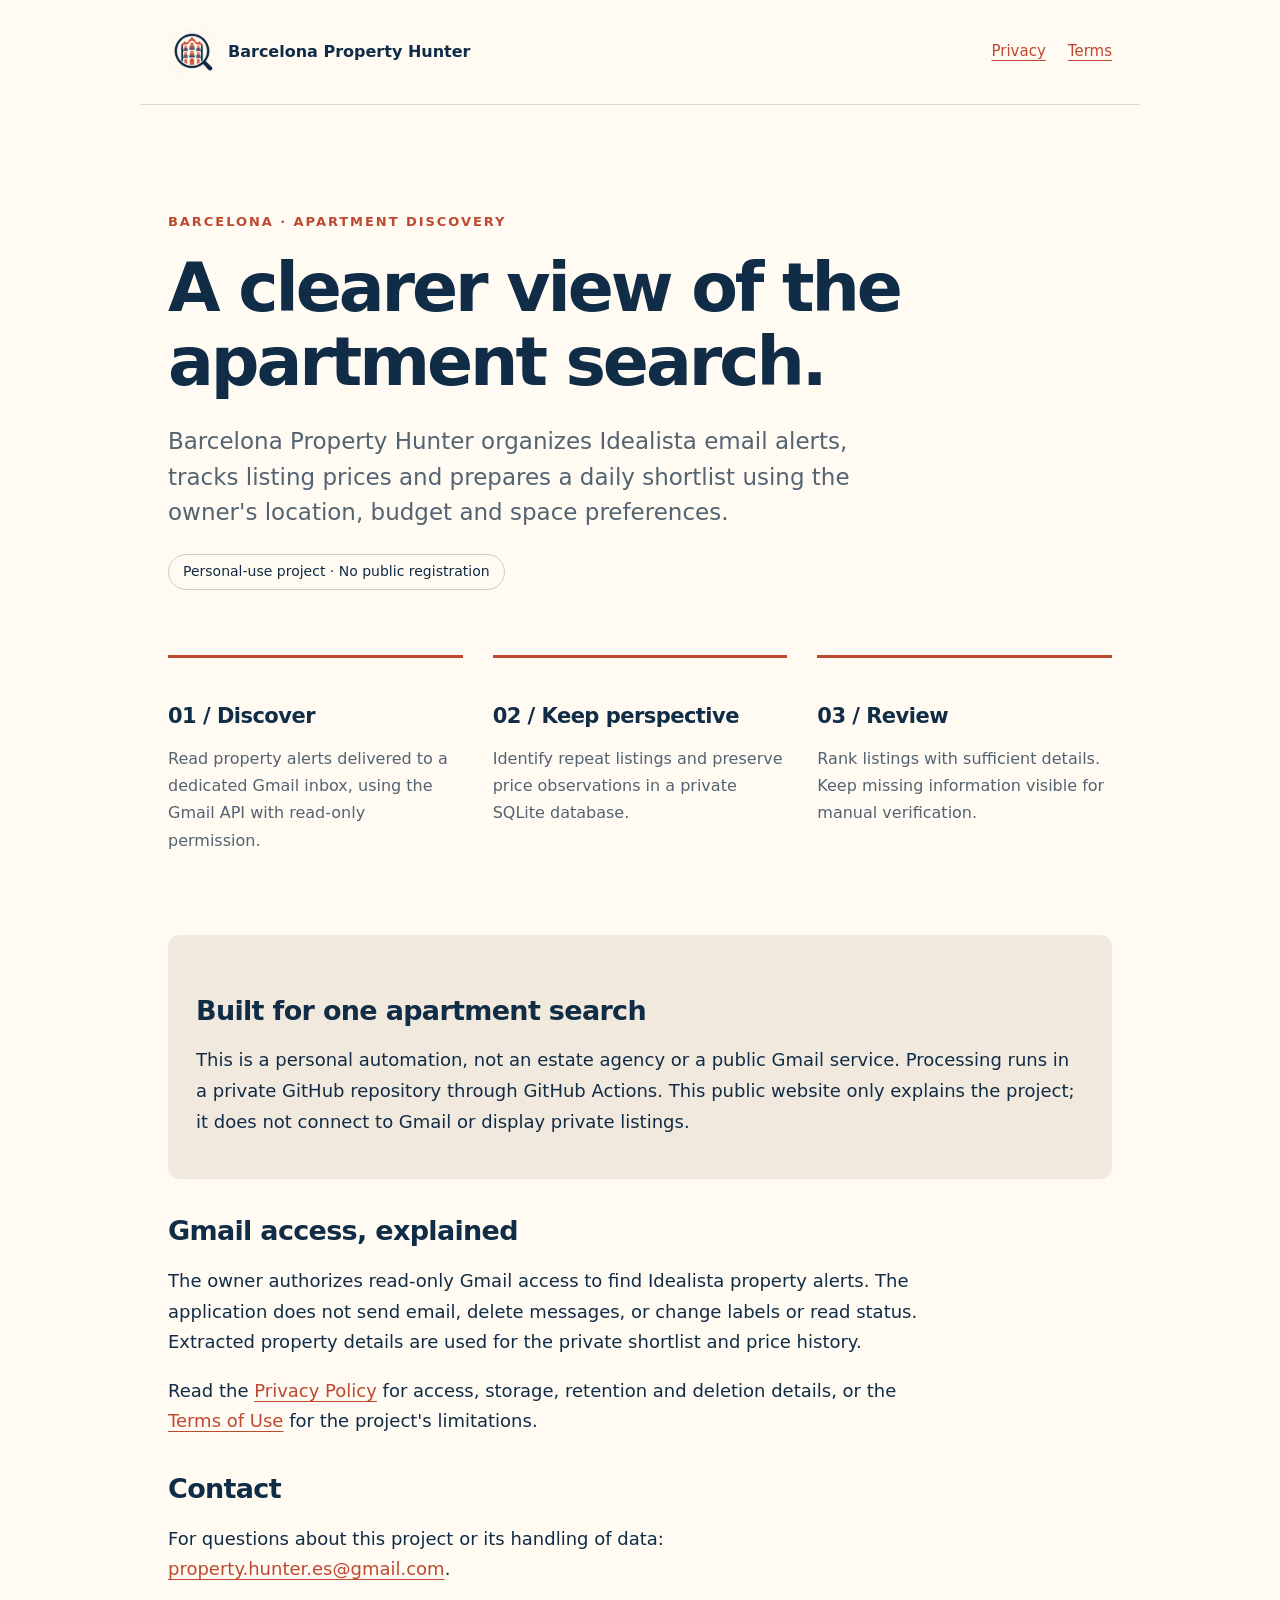
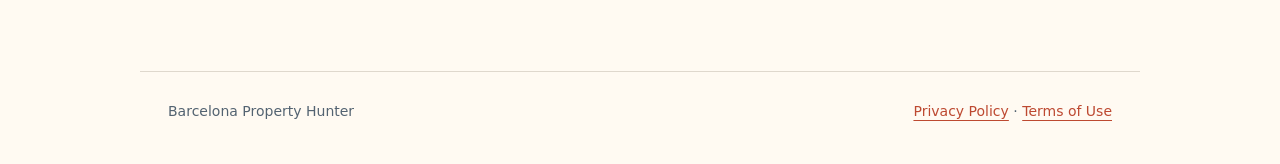
==== index.html @ af3b58f5 "Publish Barcelona Property Hunter homepage and privacy information" ====
<!doctype html><html lang="en"><head><meta charset="utf-8"><meta name="viewport" content="width=device-width,initial-scale=1"><title>Barcelona Property Hunter — Personal apartment discovery</title><meta name="description" content="A personal tool that turns Idealista email alerts into an organized Barcelona apartment shortlist."><link rel="icon" href="assets/logo.png"><link rel="stylesheet" href="style.css"></head><body>
<header><a href="./"><img src="assets/logo.png" alt="" width="48" height="48">Barcelona Property Hunter</a><nav aria-label="Main navigation"><a href="privacy.html">Privacy</a><a href="terms.html">Terms</a></nav></header>
<main><section class="hero"><p class="eyebrow">Barcelona · Apartment discovery</p><h1>A clearer view of the apartment search.</h1><p class="lead">Barcelona Property Hunter organizes Idealista email alerts, tracks listing prices and prepares a daily shortlist using the owner's location, budget and space preferences.</p><span class="badge">Personal-use project · No public registration</span></section>
<div class="steps"><section><h2>01 / Discover</h2><p>Read property alerts delivered to a dedicated Gmail inbox, using the Gmail API with read-only permission.</p></section><section><h2>02 / Keep perspective</h2><p>Identify repeat listings and preserve price observations in a private SQLite database.</p></section><section><h2>03 / Review</h2><p>Rank listings with sufficient details. Keep missing information visible for manual verification.</p></section></div>
<section class="note"><h2>Built for one apartment search</h2><p>This is a personal automation, not an estate agency or a public Gmail service. Processing runs in a private GitHub repository through GitHub Actions. This public website only explains the project; it does not connect to Gmail or display private listings.</p></section>
<section class="prose"><h2>Gmail access, explained</h2><p>The owner authorizes read-only Gmail access to find Idealista property alerts. The application does not send email, delete messages, or change labels or read status. Extracted property details are used for the private shortlist and price history.</p><p>Read the <a href="privacy.html">Privacy Policy</a> for access, storage, retention and deletion details, or the <a href="terms.html">Terms of Use</a> for the project's limitations.</p><h2>Contact</h2><p>For questions about this project or its handling of data: <a href="mailto:property.hunter.es@gmail.com">property.hunter.es@gmail.com</a>.</p></section></main>
<footer><span>Barcelona Property Hunter</span><span><a href="privacy.html">Privacy Policy</a> · <a href="terms.html">Terms of Use</a></span></footer></body></html>
---- style.css ----
:root{color-scheme:light;--ink:#102c46;--accent:#bd4931;--paper:#fffaf2;--muted:#536371}*{box-sizing:border-box}body{margin:0;background:var(--paper);color:var(--ink);font:18px/1.7 system-ui,-apple-system,BlinkMacSystemFont,"Segoe UI",sans-serif}a{color:var(--accent);text-underline-offset:4px}a:hover{color:var(--ink)}a:focus-visible{outline:3px solid var(--accent);outline-offset:5px}header,main,footer{max-width:1000px;margin:auto;padding:28px}header{display:flex;justify-content:space-between;align-items:center;gap:24px;border-bottom:1px solid #dfd8cd}header>a{display:flex;align-items:center;gap:12px;color:var(--ink);font-size:16px;font-weight:750;text-decoration:none}header img{width:48px;height:48px}nav{display:flex;gap:22px;font-size:15px}.eyebrow{color:var(--accent);font-size:13px;font-weight:750;letter-spacing:.15em;text-transform:uppercase}.hero{padding:65px 0 45px;max-width:790px}h1{font-size:clamp(38px,6vw,68px);line-height:1.08;letter-spacing:-.045em;margin:18px 0 26px}h2{font-size:27px;line-height:1.25;letter-spacing:-.025em;margin:35px 0 14px}.lead{font-size:23px;line-height:1.55;max-width:720px;color:var(--muted)}.badge{display:inline-block;border:1px solid #d8cabc;border-radius:30px;padding:5px 14px;font-size:14px}.steps{display:grid;grid-template-columns:repeat(3,1fr);gap:30px;padding:20px 0 35px}.steps section{border-top:3px solid var(--accent);padding-top:10px}.steps h2{font-size:21px}.steps p{font-size:16px;color:var(--muted)}.note{background:#f1e9dd;padding:24px 28px;border-radius:12px;margin:30px 0}.prose{max-width:780px;padding-bottom:40px}.prose h1{font-size:46px}.prose li{margin-bottom:8px}.date,footer{font-size:14px;color:var(--muted)}footer{border-top:1px solid #dfd8cd;display:flex;flex-wrap:wrap;justify-content:space-between;gap:14px;padding-bottom:40px}@media(max-width:600px){header{align-items:flex-start;flex-direction:column;padding:20px}main,footer{padding:20px}.hero{padding-top:35px}.steps{grid-template-columns:1fr;gap:8px}.lead{font-size:20px}nav{gap:18px}.prose h1{font-size:37px}}
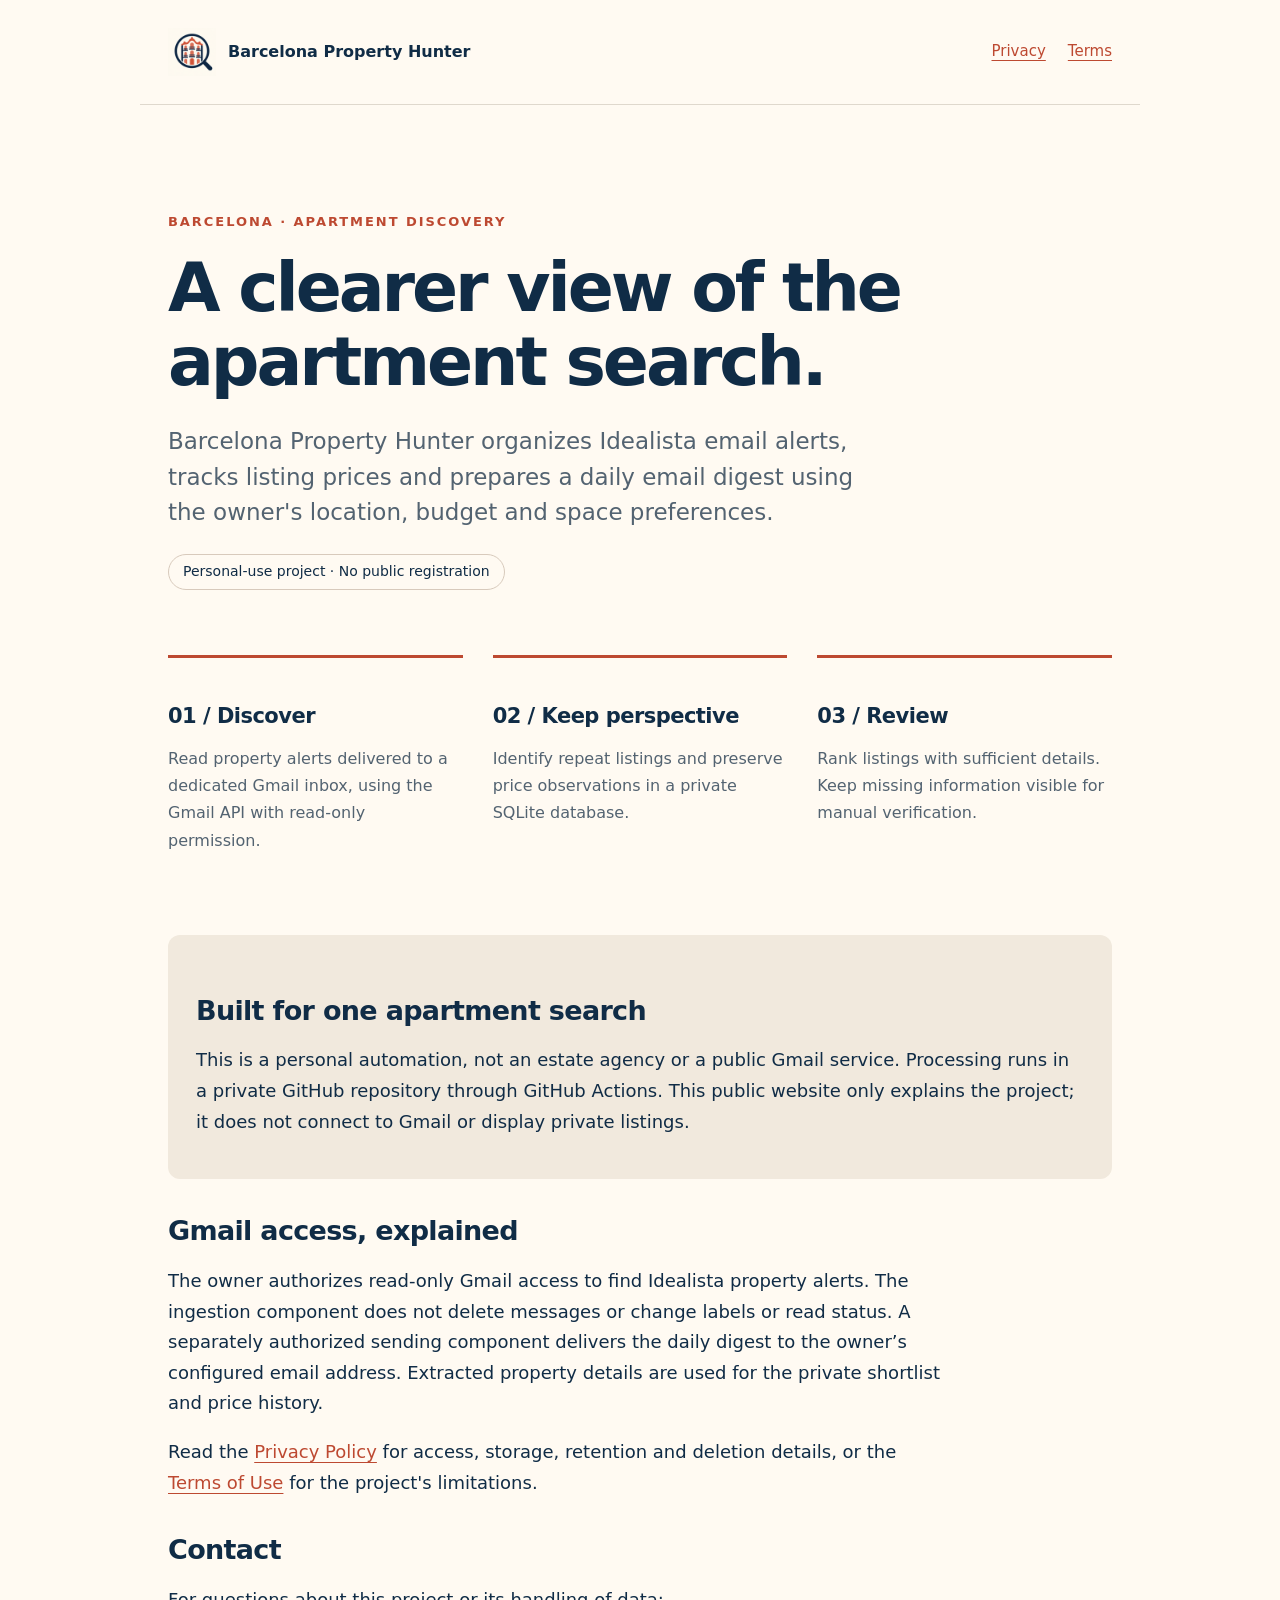
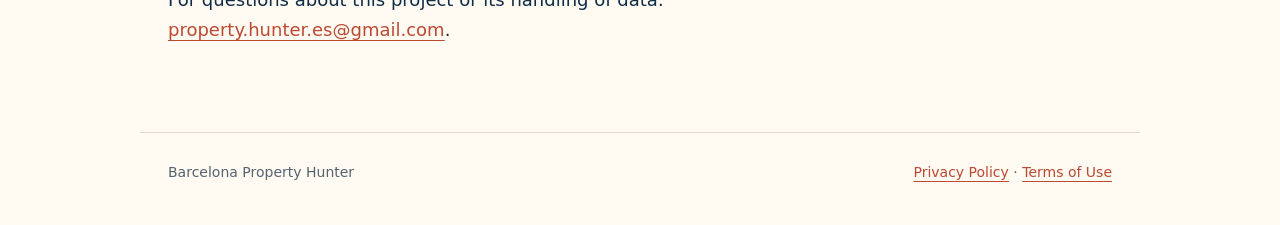
==== commit d382a2d6: "Disclose optional Gmail digest delivery and retention" ====
--- a/index.html
+++ b/index.html
@@ -1,7 +1,7 @@
 <!doctype html><html lang="en"><head><meta charset="utf-8"><meta name="viewport" content="width=device-width,initial-scale=1"><title>Barcelona Property Hunter — Personal apartment discovery</title><meta name="description" content="A personal tool that turns Idealista email alerts into an organized Barcelona apartment shortlist."><link rel="icon" href="assets/logo.png"><link rel="stylesheet" href="style.css"></head><body>
 <header><a href="./"><img src="assets/logo.png" alt="" width="48" height="48">Barcelona Property Hunter</a><nav aria-label="Main navigation"><a href="privacy.html">Privacy</a><a href="terms.html">Terms</a></nav></header>
-<main><section class="hero"><p class="eyebrow">Barcelona · Apartment discovery</p><h1>A clearer view of the apartment search.</h1><p class="lead">Barcelona Property Hunter organizes Idealista email alerts, tracks listing prices and prepares a daily shortlist using the owner's location, budget and space preferences.</p><span class="badge">Personal-use project · No public registration</span></section>
+<main><section class="hero"><p class="eyebrow">Barcelona · Apartment discovery</p><h1>A clearer view of the apartment search.</h1><p class="lead">Barcelona Property Hunter organizes Idealista email alerts, tracks listing prices and prepares a daily email digest using the owner's location, budget and space preferences.</p><span class="badge">Personal-use project · No public registration</span></section>
 <div class="steps"><section><h2>01 / Discover</h2><p>Read property alerts delivered to a dedicated Gmail inbox, using the Gmail API with read-only permission.</p></section><section><h2>02 / Keep perspective</h2><p>Identify repeat listings and preserve price observations in a private SQLite database.</p></section><section><h2>03 / Review</h2><p>Rank listings with sufficient details. Keep missing information visible for manual verification.</p></section></div>
 <section class="note"><h2>Built for one apartment search</h2><p>This is a personal automation, not an estate agency or a public Gmail service. Processing runs in a private GitHub repository through GitHub Actions. This public website only explains the project; it does not connect to Gmail or display private listings.</p></section>
-<section class="prose"><h2>Gmail access, explained</h2><p>The owner authorizes read-only Gmail access to find Idealista property alerts. The application does not send email, delete messages, or change labels or read status. Extracted property details are used for the private shortlist and price history.</p><p>Read the <a href="privacy.html">Privacy Policy</a> for access, storage, retention and deletion details, or the <a href="terms.html">Terms of Use</a> for the project's limitations.</p><h2>Contact</h2><p>For questions about this project or its handling of data: <a href="mailto:property.hunter.es@gmail.com">property.hunter.es@gmail.com</a>.</p></section></main>
+<section class="prose"><h2>Gmail access, explained</h2><p>The owner authorizes read-only Gmail access to find Idealista property alerts. The ingestion component does not delete messages or change labels or read status. A separately authorized sending component delivers the daily digest to the owner’s configured email address. Extracted property details are used for the private shortlist and price history.</p><p>Read the <a href="privacy.html">Privacy Policy</a> for access, storage, retention and deletion details, or the <a href="terms.html">Terms of Use</a> for the project's limitations.</p><h2>Contact</h2><p>For questions about this project or its handling of data: <a href="mailto:property.hunter.es@gmail.com">property.hunter.es@gmail.com</a>.</p></section></main>
 <footer><span>Barcelona Property Hunter</span><span><a href="privacy.html">Privacy Policy</a> · <a href="terms.html">Terms of Use</a></span></footer></body></html>
